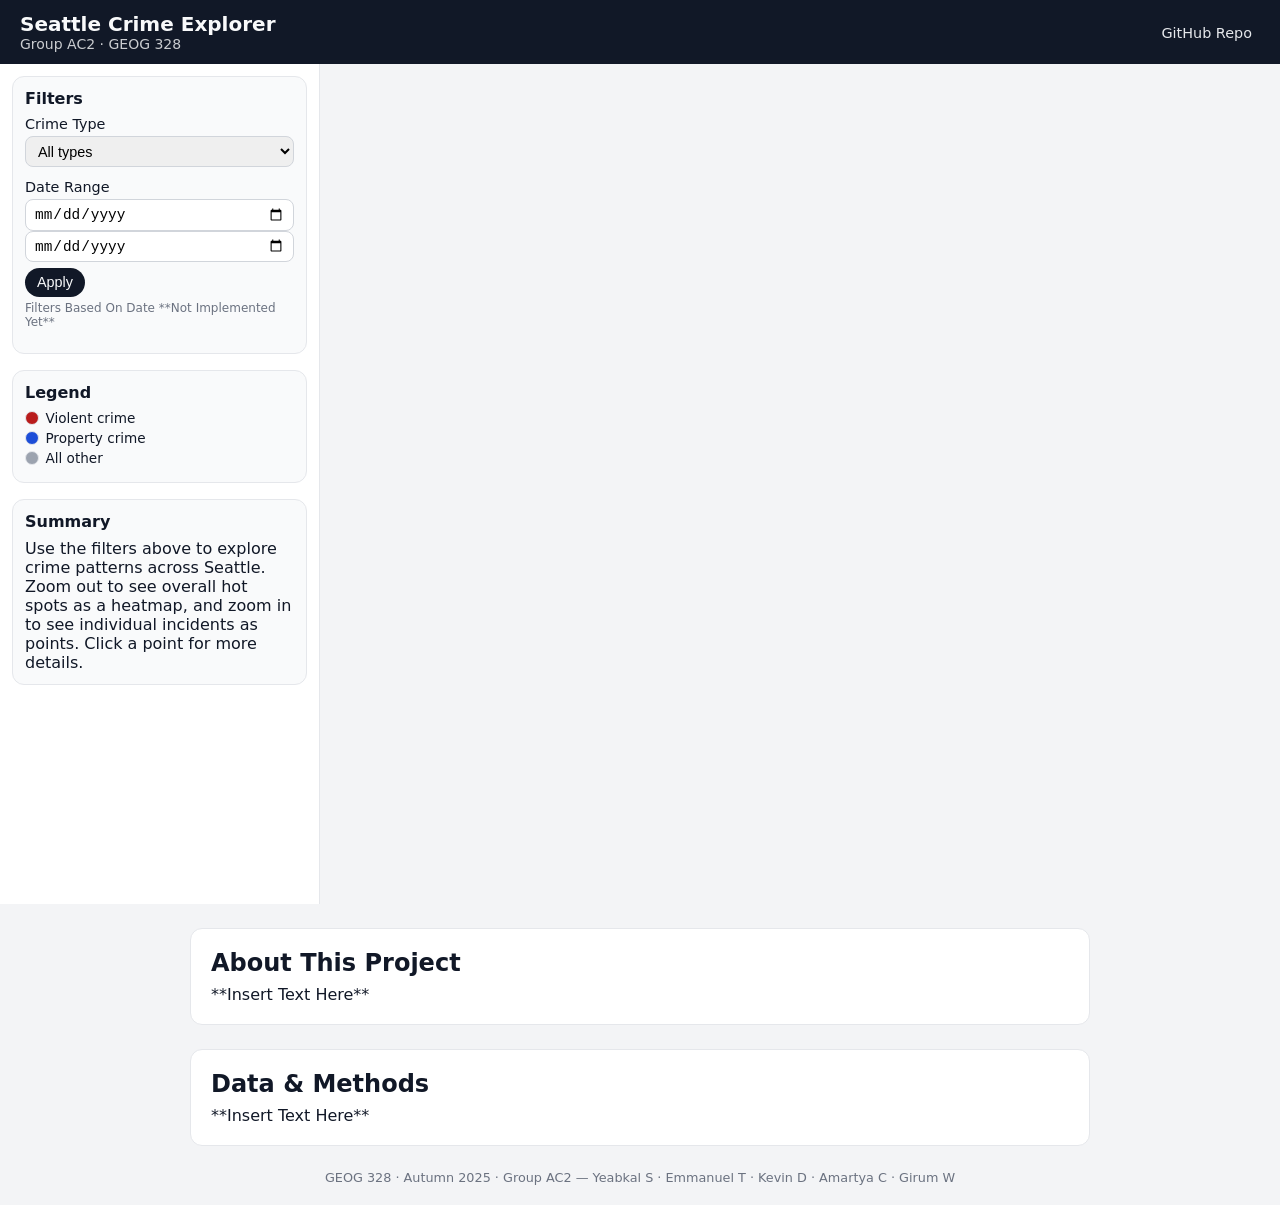
==== FinalProjectCrimeDatabase - Copy/index.html @ 5d182ef2 "Added Altered Files for Review New Features in the Sidebar: - Filter by Crime Type - Filter by Dat" ====
<!DOCTYPE html>
<html lang="en">
<head>
  <meta charset="UTF-8" />
  <title>Seattle Crime Explorer | Group AC2</title>
  <meta name="viewport" content="width=device-width, initial-scale=1" />

  <!-- Stylesheet -->
  <link rel="stylesheet" href="style.css" />

  <!-- Mapbox GL JS -->
  <link
    href="https://api.mapbox.com/mapbox-gl-js/v3.2.0/mapbox-gl.css"
    rel="stylesheet"
  />
  <script src="https://api.mapbox.com/mapbox-gl-js/v3.2.0/mapbox-gl.js"></script>

  <!-- Script -->
  <script src="app.js" defer></script>
</head>
<body>
  <!-- Top Header Bar -->
  <header id="top-bar">
    <div class="brand">
      <h1>Seattle Crime Explorer</h1>
      <p>Group AC2 · GEOG 328</p>
    </div>
    <nav class="top-nav">
      <a
        href="https://github.com/206ET/GEOG328_GroupAC2_CrimeData"
        target="_blank"
        rel="noopener noreferrer"
      >
        GitHub Repo
      </a>
    </nav>
  </header>

  <!-- Main layout: sidebar + map -->
  <main id="layout">
    <!-- Sidebar -->
    <aside id="sidebar">
      <!-- Filters panel -->
      <section class="panel">
        <h2>Filters</h2>

        <!-- Crime type filter -->
        <div class="control-group">
          <label for="crime-type-select">Crime Type</label>
          <select id="crime-type-select">
            <option value="all">All types</option>
            <option value="VIOLENT CRIME">Violent crime</option>
            <option value="PROPERTY CRIME">Property crime</option>
            <option value="ALL OTHER">All other</option>
          </select>
        </div>

        <!-- Date range -->
        <div class="control-group">
          <label>Date Range</label>
          <input type="date" id="start-date" />
          <input type="date" id="end-date" />
          <button id="apply-date-btn">Apply</button>
          <p class="hint">
            Filters Based On Date **Not Implemented Yet**
        </div>
      </section>

      <!-- Legend -->
      <section class="panel">
        <h2>Legend</h2>
        <div id="legend">
          <div class="legend-item">
            <span class="legend-color legend-violent"></span>
            <span>Violent crime</span>
          </div>
          <div class="legend-item">
            <span class="legend-color legend-property"></span>
            <span>Property crime</span>
          </div>
          <div class="legend-item">
            <span class="legend-color legend-other"></span>
            <span>All other</span>
          </div>
        </div>
      </section>

      <!-- Summary / instructions -->
      <section class="panel">
        <h2>Summary</h2>
        <p id="summary-text">
          Use the filters above to explore crime patterns across Seattle.
          Zoom out to see overall hot spots as a heatmap, and zoom in to see
          individual incidents as points. Click a point for more details.
        </p>
      </section>
    </aside>

    <!-- Map container -->
    <section id="map-container">
      <!-- Mapbox will render into this div -->
      <div id="map"></div>
    </section>
  </main>

  <!-- About section -->
  <section id="about">
    <div class="content-section">
      <h2>About This Project</h2>
      <p>
        **Insert Text Here**
      </p>
    </div>
  </section>

  <!-- Data & Methods section -->
  <section id="methods">
    <div class="content-section">
      <h2>Data &amp; Methods</h2>
      <p>
        **Insert Text Here**
      </p>
    </div>
  </section>

  <!-- Footer -->
  <footer id="footer">
    <p>
      GEOG 328 · Autumn 2025 · Group AC2 — Yeabkal S · Emmanuel T · Kevin D ·
      Amartya C · Girum W
    </p>
  </footer>
</body>
</html>
---- FinalProjectCrimeDatabase - Copy/style.css ----
/* Basic reset */
* {
  box-sizing: border-box;
  margin: 0;
  padding: 0;
}

body {
  font-family: system-ui, -apple-system, BlinkMacSystemFont, "Segoe UI",
    sans-serif;
  color: #111827;
  background: #f3f4f6;
}

/* Top bar */
#top-bar {
  display: flex;
  justify-content: space-between;
  align-items: center;
  padding: 0.75rem 1.25rem;
  background: #111827;
  color: #f9fafb;
}

#top-bar .brand h1 {
  font-size: 1.25rem;
  font-weight: 600;
}

#top-bar .brand p {
  font-size: 0.875rem;
  opacity: 0.8;
}

/* Top nav links with hover effect */
.top-nav a {
  margin-left: 1rem;
  color: #e5e7eb;
  text-decoration: none;
  font-size: 0.9rem;
  padding: 0.25rem 0.5rem;
  border-radius: 999px;
  transition: background-color 0.15s ease, color 0.15s ease;
}

.top-nav a:hover {
  text-decoration: none;
  background: #e5e7eb;
  color: #111827;
}

/* Main layout */
#layout {
  display: flex;
  height: calc(100vh - 60px);
}

/* Sidebar */
#sidebar {
  width: 320px;
  max-width: 100%;
  background: #ffffff;
  border-right: 1px solid #e5e7eb;
  padding: 0.75rem;
  overflow-y: auto;
}

.panel {
  margin-bottom: 1rem;
  padding: 0.75rem;
  border-radius: 0.75rem;
  background: #f9fafb;
  border: 1px solid #e5e7eb;
}

.panel h2 {
  font-size: 1rem;
  margin-bottom: 0.5rem;
}

/* Map */
#map-container {
  flex: 1;
  position: relative;
}

#map {
  position: absolute;
  inset: 0;
}

/* Form controls */
.control-group {
  margin-bottom: 0.75rem;
}

.control-group label {
  display: block;
  font-size: 0.9rem;
  margin-bottom: 0.25rem;
  font-weight: 500;
}

.control-group input[type="date"],
.control-group input[type="text"],
.control-group select {
  width: 100%;
  padding: 0.35rem 0.5rem;
  border-radius: 0.5rem;
  border: 1px solid #d1d5db;
  font-size: 0.9rem;
}

/* Sidebar buttons with stronger hover effect */
.control-group button {
  margin-top: 0.35rem;
  padding: 0.4rem 0.75rem;
  font-size: 0.9rem;
  border-radius: 999px;
  border: none;
  background: #111827;
  color: #f9fafb;
  cursor: pointer;
  transition: background-color 0.15s ease, transform 0.15s ease,
    box-shadow 0.15s ease;
}

.control-group button:hover {
  background: #374151;       /* lighter gray on hover */
  transform: translateY(-1px);
  box-shadow: 0 4px 8px rgba(0, 0, 0, 0.15);
}

.toggle-row {
  display: flex;
  gap: 0.75rem;
  font-size: 0.9rem;
}

.hint {
  font-size: 0.75rem;
  color: #6b7280;
  margin-top: 0.25rem;
}

/* Legend */
#legend {
  font-size: 0.85rem;
}

.legend-item {
  display: flex;
  align-items: center;
  margin-bottom: 0.25rem;
}

.legend-color {
  width: 14px;
  height: 14px;
  border-radius: 999px;
  margin-right: 0.4rem;
  border: 1px solid #e5e7eb;
}

/* Legend colors */
.legend-violent {
  background: #b91c1c;
}

.legend-property {
  background: #1d4ed8;
}

.legend-other {
  background: #9ca3af;
}

/* Content sections under map */
.content-section {
  max-width: 900px;
  margin: 1.5rem auto;
  padding: 1.25rem;
  background: #ffffff;
  border-radius: 0.75rem;
  border: 1px solid #e5e7eb;
}

.content-section h2 {
  margin-bottom: 0.5rem;
}

/* Footer */
#footer {
  text-align: center;
  font-size: 0.8rem;
  color: #6b7280;
  margin: 0.75rem 0 1.25rem;
}

/* Responsive layout */
@media (max-width: 900px) {
  #layout {
    flex-direction: column;
    height: auto;
  }

  #sidebar {
    width: 100%;
    height: auto;
    border-right: none;
    border-bottom: 1px solid #e5e7eb;
  }

  #map-container {
    height: 60vh;
  }
}
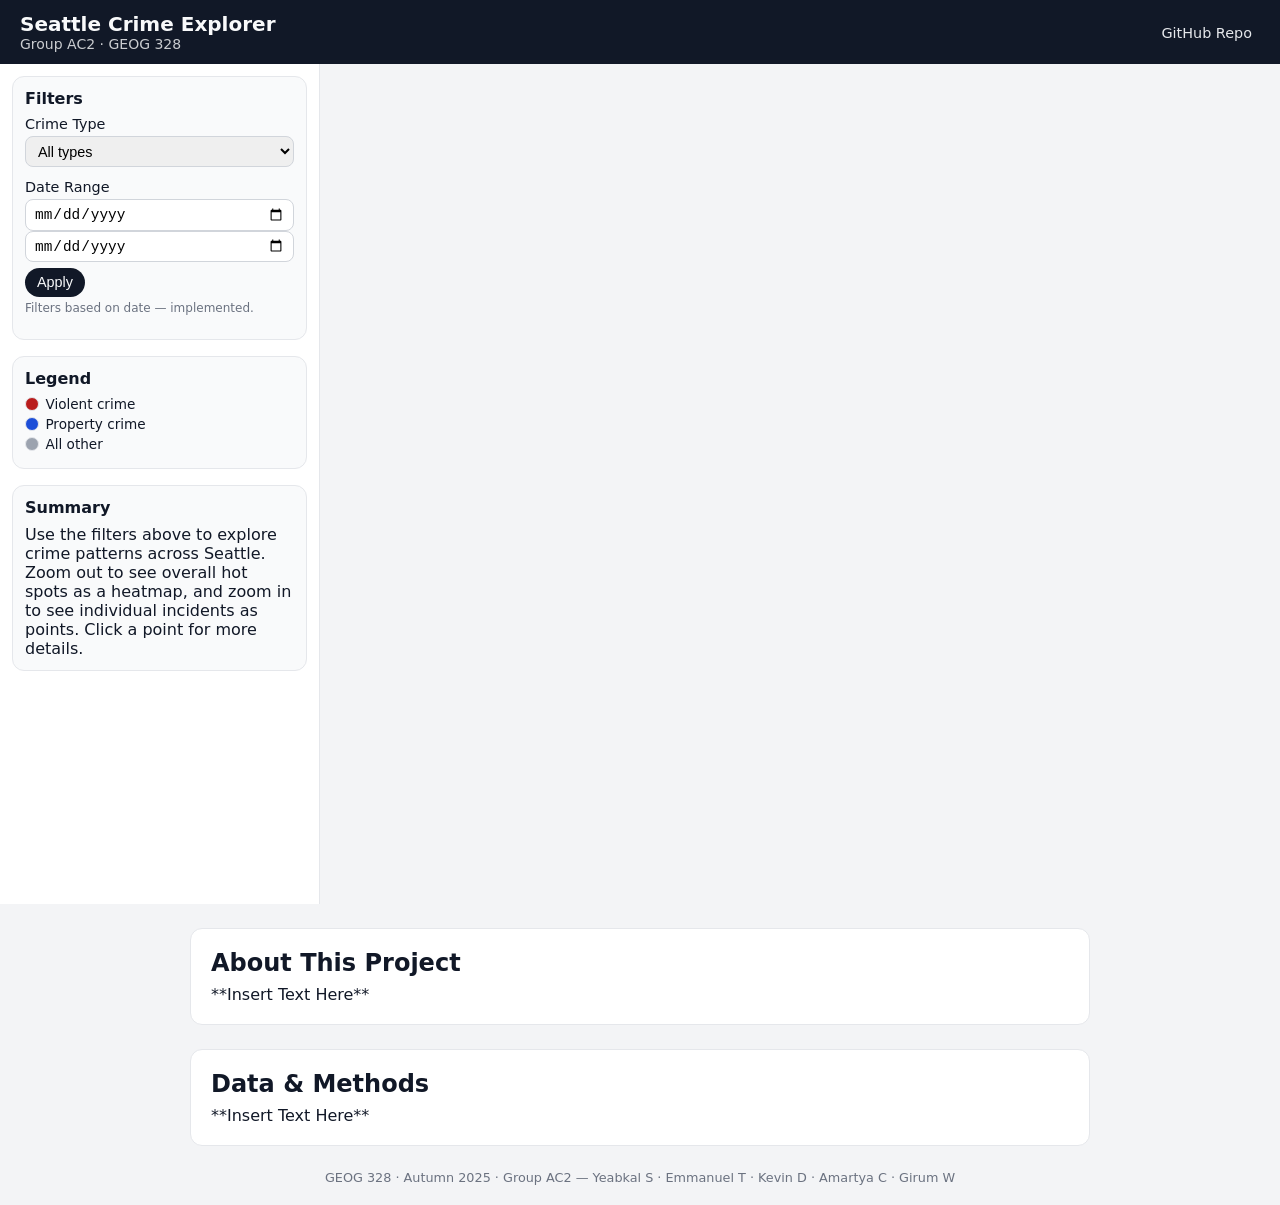
==== commit 33cc81c2: "Update index.html" ====
--- a/FinalProjectCrimeDatabase - Copy/index.html
+++ b/FinalProjectCrimeDatabase - Copy/index.html
@@ -61,8 +61,7 @@
           <input type="date" id="start-date" />
           <input type="date" id="end-date" />
           <button id="apply-date-btn">Apply</button>
-          <p class="hint">
-            Filters Based On Date **Not Implemented Yet**
+          <p class="hint">Filters based on date — implemented.</p>
         </div>
       </section>
 
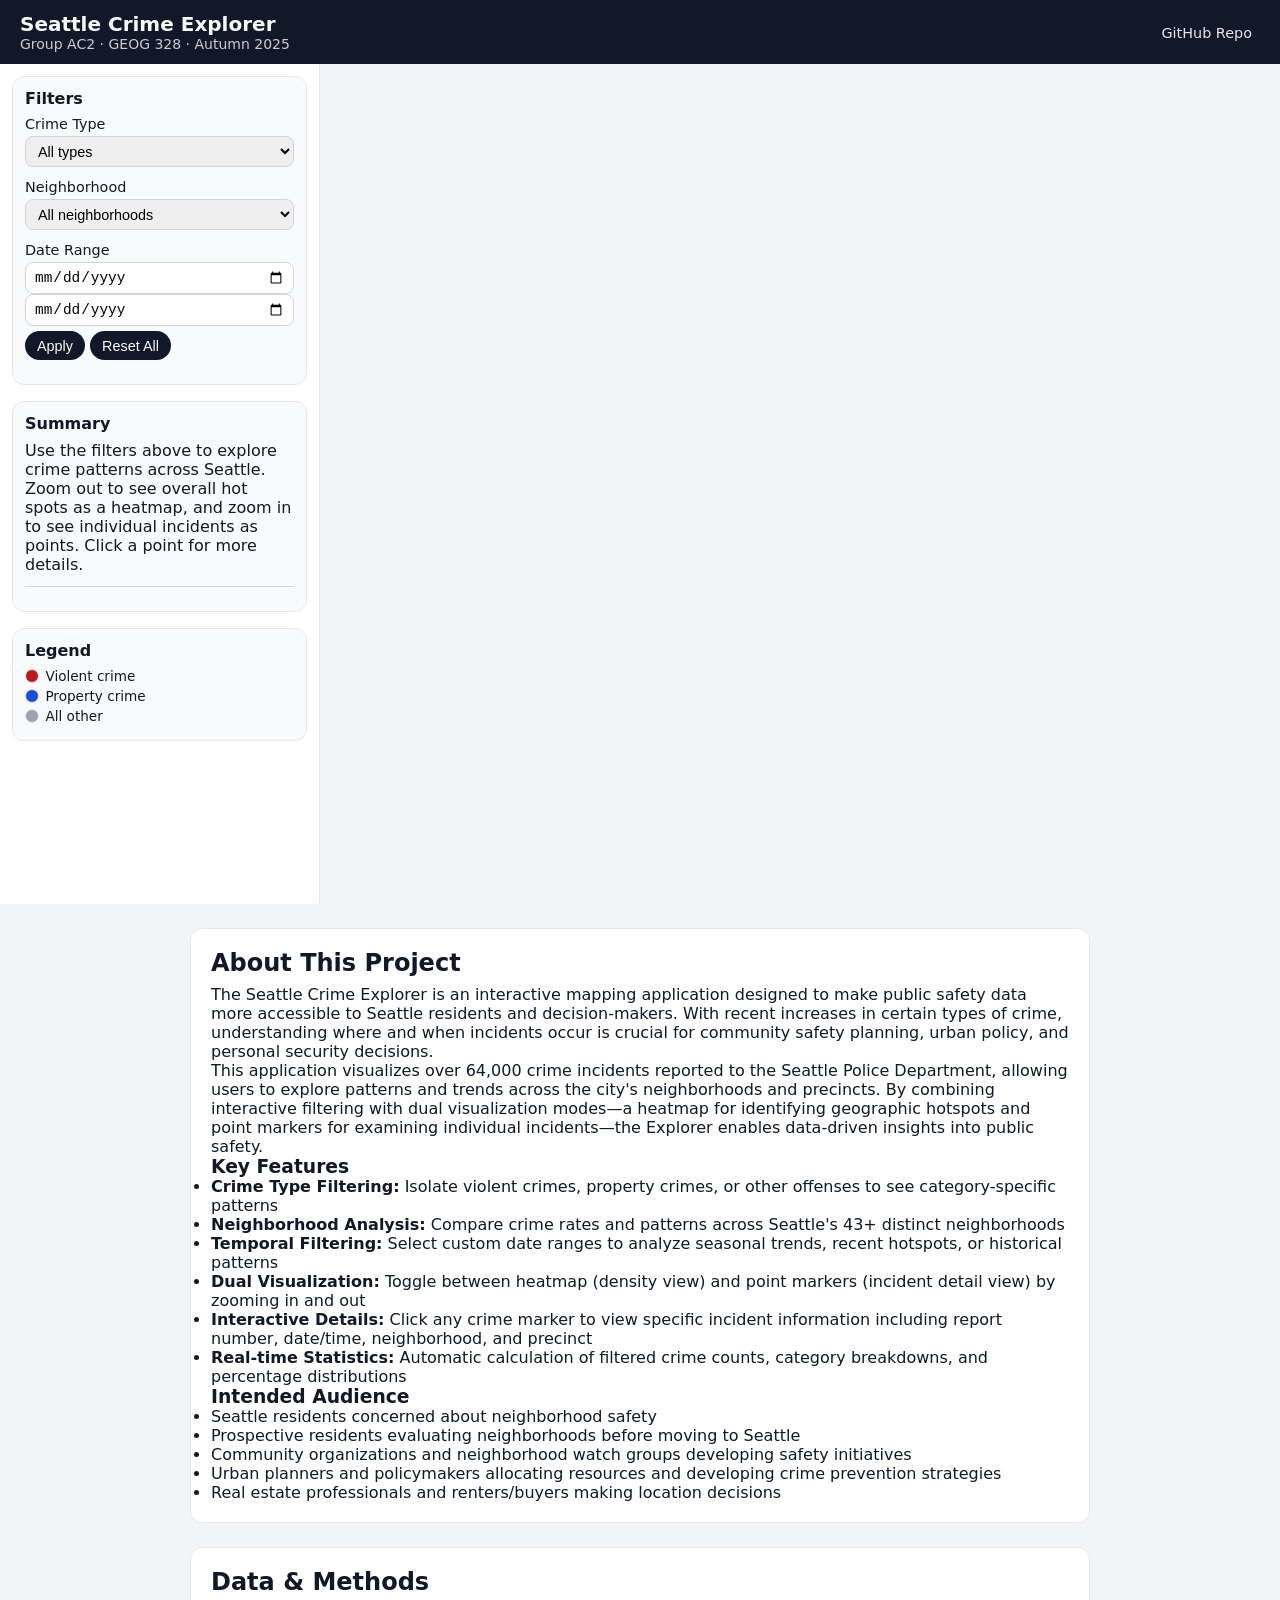
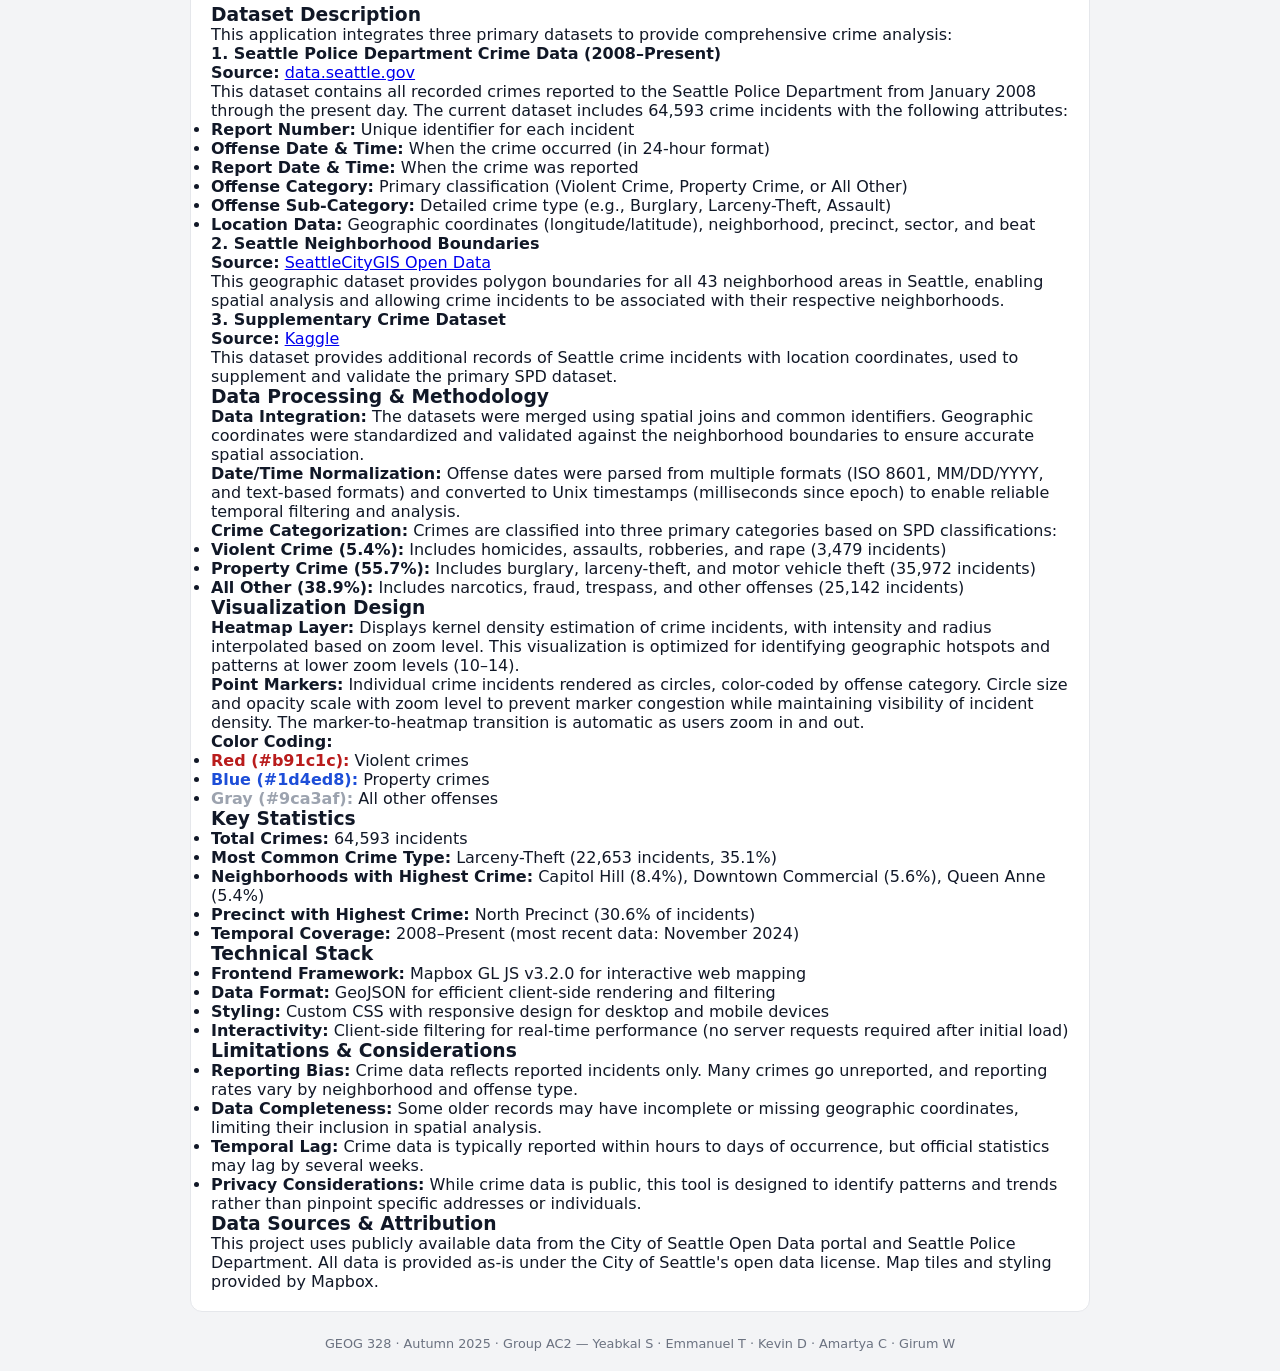
==== commit ab61db25: "Update index.html" ====
--- a/FinalProjectCrimeDatabase - Copy/index.html
+++ b/FinalProjectCrimeDatabase - Copy/index.html
@@ -23,7 +23,7 @@
   <header id="top-bar">
     <div class="brand">
       <h1>Seattle Crime Explorer</h1>
-      <p>Group AC2 · GEOG 328</p>
+      <p>Group AC2 · GEOG 328 · Autumn 2025</p>
     </div>
     <nav class="top-nav">
       <a
@@ -55,14 +55,33 @@
           </select>
         </div>
 
+        <!-- Neighborhood filter -->
+        <div class="control-group">
+          <label for="neighborhood-select">Neighborhood</label>
+          <select id="neighborhood-select">
+            <option value="all">All neighborhoods</option>
+          </select>
+        </div>
+
         <!-- Date range -->
         <div class="control-group">
           <label>Date Range</label>
-          <input type="date" id="start-date" />
-          <input type="date" id="end-date" />
+          <input type="date" id="start-date" placeholder="Start date" />
+          <input type="date" id="end-date" placeholder="End date" />
           <button id="apply-date-btn">Apply</button>
-          <p class="hint">Filters based on date — implemented.</p>
-        </div>
+          <button id="reset-filters-btn" class="secondary">Reset All</button>
+        </div>
+      </section>
+
+      <!-- Statistics panel -->
+      <section class="panel">
+        <h2>Summary</h2>
+        <p id="summary-text">
+          Use the filters above to explore crime patterns across Seattle.
+          Zoom out to see overall hot spots as a heatmap, and zoom in to see
+          individual incidents as points. Click a point for more details.
+        </p>
+        <div id="stats-details" style="margin-top: 0.75rem; padding-top: 0.75rem; border-top: 1px solid #d1d5db; font-size: 0.85rem;"></div>
       </section>
 
       <!-- Legend -->
@@ -83,21 +102,10 @@
           </div>
         </div>
       </section>
-
-      <!-- Summary / instructions -->
-      <section class="panel">
-        <h2>Summary</h2>
-        <p id="summary-text">
-          Use the filters above to explore crime patterns across Seattle.
-          Zoom out to see overall hot spots as a heatmap, and zoom in to see
-          individual incidents as points. Click a point for more details.
-        </p>
-      </section>
     </aside>
 
     <!-- Map container -->
     <section id="map-container">
-      <!-- Mapbox will render into this div -->
       <div id="map"></div>
     </section>
   </main>
@@ -107,17 +115,131 @@
     <div class="content-section">
       <h2>About This Project</h2>
       <p>
-        **Insert Text Here**
-      </p>
+        The Seattle Crime Explorer is an interactive mapping application designed to make public safety data more accessible to Seattle residents and decision-makers. With recent increases in certain types of crime, understanding where and when incidents occur is crucial for community safety planning, urban policy, and personal security decisions.
+      </p>
+      <p>
+        This application visualizes over 64,000 crime incidents reported to the Seattle Police Department, allowing users to explore patterns and trends across the city's neighborhoods and precincts. By combining interactive filtering with dual visualization modes—a heatmap for identifying geographic hotspots and point markers for examining individual incidents—the Explorer enables data-driven insights into public safety.
+      </p>
+      <h3>Key Features</h3>
+      <ul>
+        <li><strong>Crime Type Filtering:</strong> Isolate violent crimes, property crimes, or other offenses to see category-specific patterns</li>
+        <li><strong>Neighborhood Analysis:</strong> Compare crime rates and patterns across Seattle's 43+ distinct neighborhoods</li>
+        <li><strong>Temporal Filtering:</strong> Select custom date ranges to analyze seasonal trends, recent hotspots, or historical patterns</li>
+        <li><strong>Dual Visualization:</strong> Toggle between heatmap (density view) and point markers (incident detail view) by zooming in and out</li>
+        <li><strong>Interactive Details:</strong> Click any crime marker to view specific incident information including report number, date/time, neighborhood, and precinct</li>
+        <li><strong>Real-time Statistics:</strong> Automatic calculation of filtered crime counts, category breakdowns, and percentage distributions</li>
+      </ul>
+      <h3>Intended Audience</h3>
+      <ul>
+        <li>Seattle residents concerned about neighborhood safety</li>
+        <li>Prospective residents evaluating neighborhoods before moving to Seattle</li>
+        <li>Community organizations and neighborhood watch groups developing safety initiatives</li>
+        <li>Urban planners and policymakers allocating resources and developing crime prevention strategies</li>
+        <li>Real estate professionals and renters/buyers making location decisions</li>
+      </ul>
     </div>
   </section>
 
   <!-- Data & Methods section -->
   <section id="methods">
     <div class="content-section">
-      <h2>Data &amp; Methods</h2>
-      <p>
-        **Insert Text Here**
+      <h2>Data & Methods</h2>
+      
+      <h3>Dataset Description</h3>
+      <p>
+        This application integrates three primary datasets to provide comprehensive crime analysis:
+      </p>
+      
+      <h4>1. Seattle Police Department Crime Data (2008–Present)</h4>
+      <p>
+        <strong>Source:</strong> <a href="https://data.seattle.gov/Public-Safety/SPD-Crime-Data-2008-Present/tazs-3rd5" target="_blank">data.seattle.gov</a><br/>
+        This dataset contains all recorded crimes reported to the Seattle Police Department from January 2008 through the present day. The current dataset includes 64,593 crime incidents with the following attributes:
+      </p>
+      <ul>
+        <li><strong>Report Number:</strong> Unique identifier for each incident</li>
+        <li><strong>Offense Date & Time:</strong> When the crime occurred (in 24-hour format)</li>
+        <li><strong>Report Date & Time:</strong> When the crime was reported</li>
+        <li><strong>Offense Category:</strong> Primary classification (Violent Crime, Property Crime, or All Other)</li>
+        <li><strong>Offense Sub-Category:</strong> Detailed crime type (e.g., Burglary, Larceny-Theft, Assault)</li>
+        <li><strong>Location Data:</strong> Geographic coordinates (longitude/latitude), neighborhood, precinct, sector, and beat</li>
+      </ul>
+      
+      <h4>2. Seattle Neighborhood Boundaries</h4>
+      <p>
+        <strong>Source:</strong> <a href="https://data-seattlecitygis.opendata.arcgis.com/datasets/SeattleCityGIS::neighborhood-map-atlas-neighborhoods" target="_blank">SeattleCityGIS Open Data</a><br/>
+        This geographic dataset provides polygon boundaries for all 43 neighborhood areas in Seattle, enabling spatial analysis and allowing crime incidents to be associated with their respective neighborhoods.
+      </p>
+      
+      <h4>3. Supplementary Crime Dataset</h4>
+      <p>
+        <strong>Source:</strong> <a href="https://www.kaggle.com/datasets/adoumtaiga/crime-data-set" target="_blank">Kaggle</a><br/>
+        This dataset provides additional records of Seattle crime incidents with location coordinates, used to supplement and validate the primary SPD dataset.
+      </p>
+
+      <h3>Data Processing & Methodology</h3>
+      <p>
+        <strong>Data Integration:</strong> The datasets were merged using spatial joins and common identifiers. Geographic coordinates were standardized and validated against the neighborhood boundaries to ensure accurate spatial association.
+      </p>
+      
+      <p>
+        <strong>Date/Time Normalization:</strong> Offense dates were parsed from multiple formats (ISO 8601, MM/DD/YYYY, and text-based formats) and converted to Unix timestamps (milliseconds since epoch) to enable reliable temporal filtering and analysis.
+      </p>
+      
+      <p>
+        <strong>Crime Categorization:</strong> Crimes are classified into three primary categories based on SPD classifications:
+      </p>
+      <ul>
+        <li><strong>Violent Crime (5.4%):</strong> Includes homicides, assaults, robberies, and rape (3,479 incidents)</li>
+        <li><strong>Property Crime (55.7%):</strong> Includes burglary, larceny-theft, and motor vehicle theft (35,972 incidents)</li>
+        <li><strong>All Other (38.9%):</strong> Includes narcotics, fraud, trespass, and other offenses (25,142 incidents)</li>
+      </ul>
+
+      <h3>Visualization Design</h3>
+      <p>
+        <strong>Heatmap Layer:</strong> Displays kernel density estimation of crime incidents, with intensity and radius interpolated based on zoom level. This visualization is optimized for identifying geographic hotspots and patterns at lower zoom levels (10–14).
+      </p>
+      
+      <p>
+        <strong>Point Markers:</strong> Individual crime incidents rendered as circles, color-coded by offense category. Circle size and opacity scale with zoom level to prevent marker congestion while maintaining visibility of incident density. The marker-to-heatmap transition is automatic as users zoom in and out.
+      </p>
+      
+      <p>
+        <strong>Color Coding:</strong> 
+      </p>
+      <ul>
+        <li><strong style="color: #b91c1c;">Red (#b91c1c):</strong> Violent crimes</li>
+        <li><strong style="color: #1d4ed8;">Blue (#1d4ed8):</strong> Property crimes</li>
+        <li><strong style="color: #9ca3af;">Gray (#9ca3af):</strong> All other offenses</li>
+      </ul>
+
+      <h3>Key Statistics</h3>
+      <ul>
+        <li><strong>Total Crimes:</strong> 64,593 incidents</li>
+        <li><strong>Most Common Crime Type:</strong> Larceny-Theft (22,653 incidents, 35.1%)</li>
+        <li><strong>Neighborhoods with Highest Crime:</strong> Capitol Hill (8.4%), Downtown Commercial (5.6%), Queen Anne (5.4%)</li>
+        <li><strong>Precinct with Highest Crime:</strong> North Precinct (30.6% of incidents)</li>
+        <li><strong>Temporal Coverage:</strong> 2008–Present (most recent data: November 2024)</li>
+      </ul>
+
+      <h3>Technical Stack</h3>
+      <ul>
+        <li><strong>Frontend Framework:</strong> Mapbox GL JS v3.2.0 for interactive web mapping</li>
+        <li><strong>Data Format:</strong> GeoJSON for efficient client-side rendering and filtering</li>
+        <li><strong>Styling:</strong> Custom CSS with responsive design for desktop and mobile devices</li>
+        <li><strong>Interactivity:</strong> Client-side filtering for real-time performance (no server requests required after initial load)</li>
+      </ul>
+
+      <h3>Limitations & Considerations</h3>
+      <ul>
+        <li><strong>Reporting Bias:</strong> Crime data reflects reported incidents only. Many crimes go unreported, and reporting rates vary by neighborhood and offense type.</li>
+        <li><strong>Data Completeness:</strong> Some older records may have incomplete or missing geographic coordinates, limiting their inclusion in spatial analysis.</li>
+        <li><strong>Temporal Lag:</strong> Crime data is typically reported within hours to days of occurrence, but official statistics may lag by several weeks.</li>
+        <li><strong>Privacy Considerations:</strong> While crime data is public, this tool is designed to identify patterns and trends rather than pinpoint specific addresses or individuals.</li>
+      </ul>
+
+      <h3>Data Sources & Attribution</h3>
+      <p>
+        This project uses publicly available data from the City of Seattle Open Data portal and Seattle Police Department. All data is provided as-is under the City of Seattle's open data license. Map tiles and styling provided by Mapbox.
       </p>
     </div>
   </section>
@@ -125,9 +247,8 @@
   <!-- Footer -->
   <footer id="footer">
     <p>
-      GEOG 328 · Autumn 2025 · Group AC2 — Yeabkal S · Emmanuel T · Kevin D ·
-      Amartya C · Girum W
+      GEOG 328 · Autumn 2025 · Group AC2 — Yeabkal S · Emmanuel T · Kevin D · Amartya C · Girum W
     </p>
   </footer>
 </body>
-</html>
+</html>
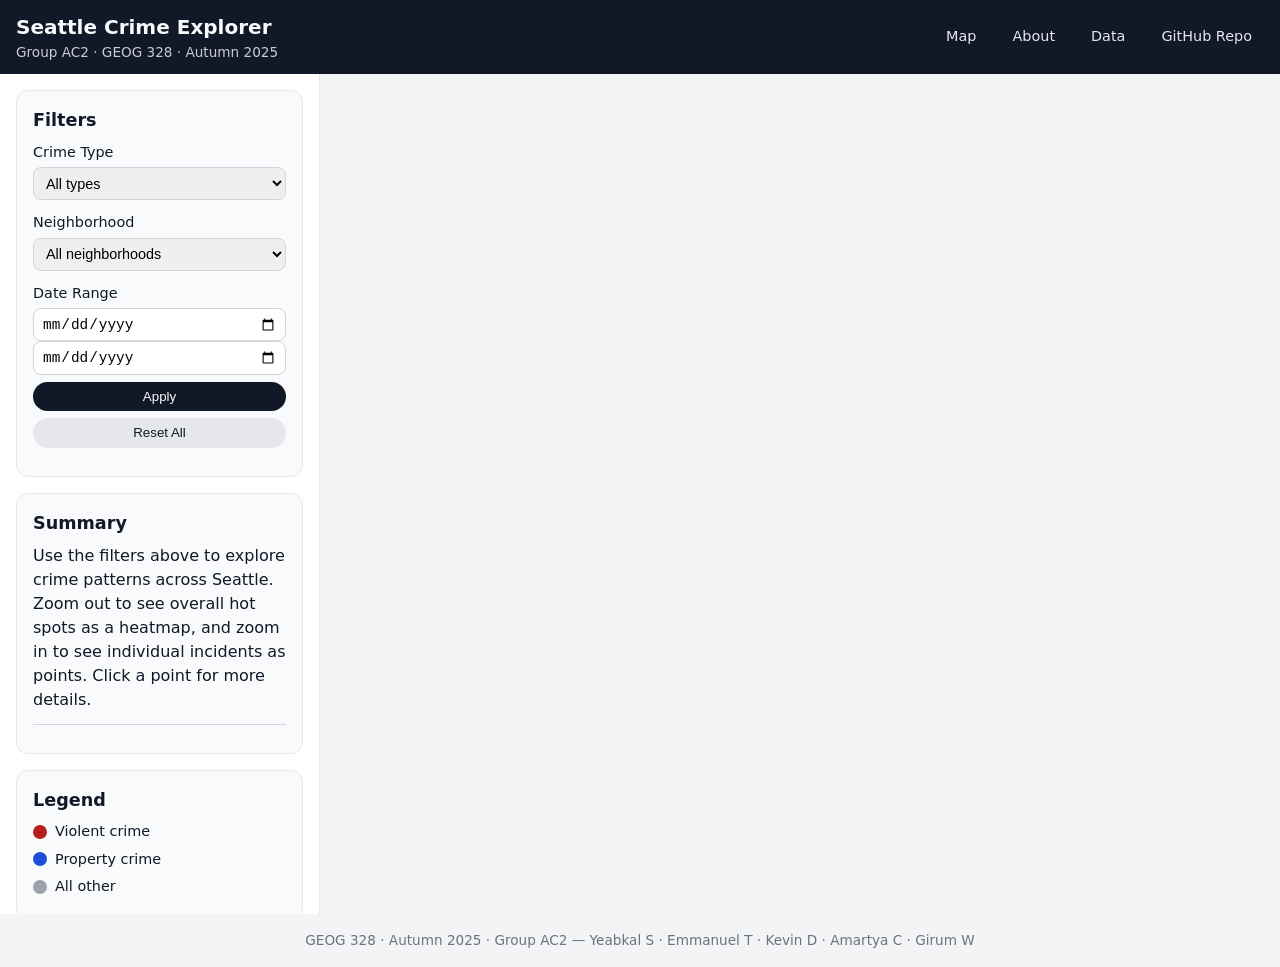
==== commit 433e3ab2: "Seperated About and Data HTML" ====
--- a/FinalProjectCrimeDatabase - Copy/index.html
+++ b/FinalProjectCrimeDatabase - Copy/index.html
@@ -6,8 +6,7 @@
   <meta name="viewport" content="width=device-width, initial-scale=1" />
 
   <!-- Stylesheet -->
-  <link rel="stylesheet" href="style.css" />
-
+  <link rel="stylesheet" href="css\style.css" />
   <!-- Mapbox GL JS -->
   <link
     href="https://api.mapbox.com/mapbox-gl-js/v3.2.0/mapbox-gl.css"
@@ -16,7 +15,7 @@
   <script src="https://api.mapbox.com/mapbox-gl-js/v3.2.0/mapbox-gl.js"></script>
 
   <!-- Script -->
-  <script src="app.js" defer></script>
+  <script src="js\app.js" defer></script>
 </head>
 <body>
   <!-- Top Header Bar -->
@@ -26,6 +25,9 @@
       <p>Group AC2 · GEOG 328 · Autumn 2025</p>
     </div>
     <nav class="top-nav">
+      <a href="index.html">Map</a>
+      <a href="about.html">About</a>
+      <a href="data.html">Data</a>
       <a
         href="https://github.com/206ET/GEOG328_GroupAC2_CrimeData"
         target="_blank"
@@ -33,7 +35,7 @@
       >
         GitHub Repo
       </a>
-    </nav>
+  </nav>
   </header>
 
   <!-- Main layout: sidebar + map -->
@@ -110,140 +112,6 @@
     </section>
   </main>
 
-  <!-- About section -->
-  <section id="about">
-    <div class="content-section">
-      <h2>About This Project</h2>
-      <p>
-        The Seattle Crime Explorer is an interactive mapping application designed to make public safety data more accessible to Seattle residents and decision-makers. With recent increases in certain types of crime, understanding where and when incidents occur is crucial for community safety planning, urban policy, and personal security decisions.
-      </p>
-      <p>
-        This application visualizes over 64,000 crime incidents reported to the Seattle Police Department, allowing users to explore patterns and trends across the city's neighborhoods and precincts. By combining interactive filtering with dual visualization modes—a heatmap for identifying geographic hotspots and point markers for examining individual incidents—the Explorer enables data-driven insights into public safety.
-      </p>
-      <h3>Key Features</h3>
-      <ul>
-        <li><strong>Crime Type Filtering:</strong> Isolate violent crimes, property crimes, or other offenses to see category-specific patterns</li>
-        <li><strong>Neighborhood Analysis:</strong> Compare crime rates and patterns across Seattle's 43+ distinct neighborhoods</li>
-        <li><strong>Temporal Filtering:</strong> Select custom date ranges to analyze seasonal trends, recent hotspots, or historical patterns</li>
-        <li><strong>Dual Visualization:</strong> Toggle between heatmap (density view) and point markers (incident detail view) by zooming in and out</li>
-        <li><strong>Interactive Details:</strong> Click any crime marker to view specific incident information including report number, date/time, neighborhood, and precinct</li>
-        <li><strong>Real-time Statistics:</strong> Automatic calculation of filtered crime counts, category breakdowns, and percentage distributions</li>
-      </ul>
-      <h3>Intended Audience</h3>
-      <ul>
-        <li>Seattle residents concerned about neighborhood safety</li>
-        <li>Prospective residents evaluating neighborhoods before moving to Seattle</li>
-        <li>Community organizations and neighborhood watch groups developing safety initiatives</li>
-        <li>Urban planners and policymakers allocating resources and developing crime prevention strategies</li>
-        <li>Real estate professionals and renters/buyers making location decisions</li>
-      </ul>
-    </div>
-  </section>
-
-  <!-- Data & Methods section -->
-  <section id="methods">
-    <div class="content-section">
-      <h2>Data & Methods</h2>
-      
-      <h3>Dataset Description</h3>
-      <p>
-        This application integrates three primary datasets to provide comprehensive crime analysis:
-      </p>
-      
-      <h4>1. Seattle Police Department Crime Data (2008–Present)</h4>
-      <p>
-        <strong>Source:</strong> <a href="https://data.seattle.gov/Public-Safety/SPD-Crime-Data-2008-Present/tazs-3rd5" target="_blank">data.seattle.gov</a><br/>
-        This dataset contains all recorded crimes reported to the Seattle Police Department from January 2008 through the present day. The current dataset includes 64,593 crime incidents with the following attributes:
-      </p>
-      <ul>
-        <li><strong>Report Number:</strong> Unique identifier for each incident</li>
-        <li><strong>Offense Date & Time:</strong> When the crime occurred (in 24-hour format)</li>
-        <li><strong>Report Date & Time:</strong> When the crime was reported</li>
-        <li><strong>Offense Category:</strong> Primary classification (Violent Crime, Property Crime, or All Other)</li>
-        <li><strong>Offense Sub-Category:</strong> Detailed crime type (e.g., Burglary, Larceny-Theft, Assault)</li>
-        <li><strong>Location Data:</strong> Geographic coordinates (longitude/latitude), neighborhood, precinct, sector, and beat</li>
-      </ul>
-      
-      <h4>2. Seattle Neighborhood Boundaries</h4>
-      <p>
-        <strong>Source:</strong> <a href="https://data-seattlecitygis.opendata.arcgis.com/datasets/SeattleCityGIS::neighborhood-map-atlas-neighborhoods" target="_blank">SeattleCityGIS Open Data</a><br/>
-        This geographic dataset provides polygon boundaries for all 43 neighborhood areas in Seattle, enabling spatial analysis and allowing crime incidents to be associated with their respective neighborhoods.
-      </p>
-      
-      <h4>3. Supplementary Crime Dataset</h4>
-      <p>
-        <strong>Source:</strong> <a href="https://www.kaggle.com/datasets/adoumtaiga/crime-data-set" target="_blank">Kaggle</a><br/>
-        This dataset provides additional records of Seattle crime incidents with location coordinates, used to supplement and validate the primary SPD dataset.
-      </p>
-
-      <h3>Data Processing & Methodology</h3>
-      <p>
-        <strong>Data Integration:</strong> The datasets were merged using spatial joins and common identifiers. Geographic coordinates were standardized and validated against the neighborhood boundaries to ensure accurate spatial association.
-      </p>
-      
-      <p>
-        <strong>Date/Time Normalization:</strong> Offense dates were parsed from multiple formats (ISO 8601, MM/DD/YYYY, and text-based formats) and converted to Unix timestamps (milliseconds since epoch) to enable reliable temporal filtering and analysis.
-      </p>
-      
-      <p>
-        <strong>Crime Categorization:</strong> Crimes are classified into three primary categories based on SPD classifications:
-      </p>
-      <ul>
-        <li><strong>Violent Crime (5.4%):</strong> Includes homicides, assaults, robberies, and rape (3,479 incidents)</li>
-        <li><strong>Property Crime (55.7%):</strong> Includes burglary, larceny-theft, and motor vehicle theft (35,972 incidents)</li>
-        <li><strong>All Other (38.9%):</strong> Includes narcotics, fraud, trespass, and other offenses (25,142 incidents)</li>
-      </ul>
-
-      <h3>Visualization Design</h3>
-      <p>
-        <strong>Heatmap Layer:</strong> Displays kernel density estimation of crime incidents, with intensity and radius interpolated based on zoom level. This visualization is optimized for identifying geographic hotspots and patterns at lower zoom levels (10–14).
-      </p>
-      
-      <p>
-        <strong>Point Markers:</strong> Individual crime incidents rendered as circles, color-coded by offense category. Circle size and opacity scale with zoom level to prevent marker congestion while maintaining visibility of incident density. The marker-to-heatmap transition is automatic as users zoom in and out.
-      </p>
-      
-      <p>
-        <strong>Color Coding:</strong> 
-      </p>
-      <ul>
-        <li><strong style="color: #b91c1c;">Red (#b91c1c):</strong> Violent crimes</li>
-        <li><strong style="color: #1d4ed8;">Blue (#1d4ed8):</strong> Property crimes</li>
-        <li><strong style="color: #9ca3af;">Gray (#9ca3af):</strong> All other offenses</li>
-      </ul>
-
-      <h3>Key Statistics</h3>
-      <ul>
-        <li><strong>Total Crimes:</strong> 64,593 incidents</li>
-        <li><strong>Most Common Crime Type:</strong> Larceny-Theft (22,653 incidents, 35.1%)</li>
-        <li><strong>Neighborhoods with Highest Crime:</strong> Capitol Hill (8.4%), Downtown Commercial (5.6%), Queen Anne (5.4%)</li>
-        <li><strong>Precinct with Highest Crime:</strong> North Precinct (30.6% of incidents)</li>
-        <li><strong>Temporal Coverage:</strong> 2008–Present (most recent data: November 2024)</li>
-      </ul>
-
-      <h3>Technical Stack</h3>
-      <ul>
-        <li><strong>Frontend Framework:</strong> Mapbox GL JS v3.2.0 for interactive web mapping</li>
-        <li><strong>Data Format:</strong> GeoJSON for efficient client-side rendering and filtering</li>
-        <li><strong>Styling:</strong> Custom CSS with responsive design for desktop and mobile devices</li>
-        <li><strong>Interactivity:</strong> Client-side filtering for real-time performance (no server requests required after initial load)</li>
-      </ul>
-
-      <h3>Limitations & Considerations</h3>
-      <ul>
-        <li><strong>Reporting Bias:</strong> Crime data reflects reported incidents only. Many crimes go unreported, and reporting rates vary by neighborhood and offense type.</li>
-        <li><strong>Data Completeness:</strong> Some older records may have incomplete or missing geographic coordinates, limiting their inclusion in spatial analysis.</li>
-        <li><strong>Temporal Lag:</strong> Crime data is typically reported within hours to days of occurrence, but official statistics may lag by several weeks.</li>
-        <li><strong>Privacy Considerations:</strong> While crime data is public, this tool is designed to identify patterns and trends rather than pinpoint specific addresses or individuals.</li>
-      </ul>
-
-      <h3>Data Sources & Attribution</h3>
-      <p>
-        This project uses publicly available data from the City of Seattle Open Data portal and Seattle Police Department. All data is provided as-is under the City of Seattle's open data license. Map tiles and styling provided by Mapbox.
-      </p>
-    </div>
-  </section>
-
   <!-- Footer -->
   <footer id="footer">
     <p>
